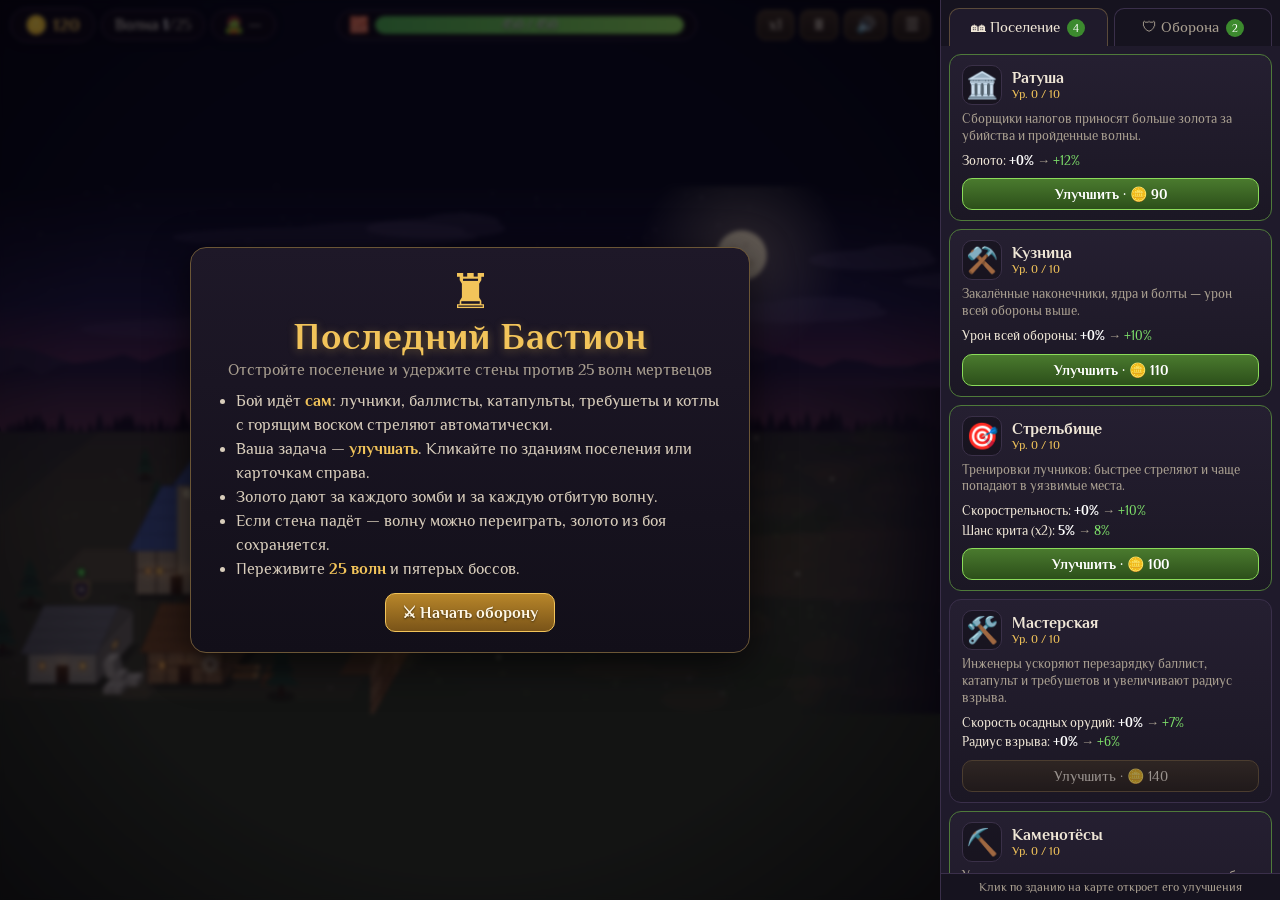
==== index.html @ 4744f28d "Add «Последний Бастион» — 2.5D castle defense game Canvas 2.5D tower/castle defense with 25 zombie w" ====
<!doctype html>
<html lang="ru">
<head>
  <meta charset="utf-8">
  <meta name="viewport" content="width=device-width, initial-scale=1, viewport-fit=cover">
  <title>Последний Бастион</title>
  <meta name="description" content="2.5D защита замка: отстройте поселение и переживите 25 волн зомби.">
  <link rel="preconnect" href="https://fonts.googleapis.com">
  <link rel="preconnect" href="https://fonts.gstatic.com" crossorigin>
  <link href="https://fonts.googleapis.com/css2?family=Philosopher:wght@400;700&display=swap" rel="stylesheet">
  <link rel="stylesheet" href="css/style.css">
</head>
<body>
  <div id="app">
    <main id="stage-wrap">
      <div id="stage">
        <canvas id="game"></canvas>

        <div id="hud">
          <div class="hud-group">
            <div class="pill gold" id="goldPill" title="Золото"><span class="ico">🪙</span><span id="gold">0</span></div>
            <div class="pill" title="Волна">Волна <b id="wave">1</b><span class="dim">/25</span></div>
            <div class="pill" title="Осталось зомби">🧟 <span id="enemies">—</span></div>
          </div>
          <div class="wallbar" title="Прочность стены">
            <span class="wl">🧱</span>
            <div class="bar"><div id="wallFill"></div><span id="wallText"></span></div>
          </div>
          <div class="hud-group">
            <button id="btnSpeed" class="btn small" title="Скорость">x1</button>
            <button id="btnPause" class="btn small" title="Пауза (P)">⏸</button>
            <button id="btnSound" class="btn small" title="Звук">🔊</button>
            <button id="btnMenu" class="btn small" title="Меню">☰</button>
          </div>
        </div>

        <div id="prep" class="hidden">
          <div class="prep-title">Подготовка к волне <b id="prepWave"></b></div>
          <div class="prep-info" id="prepInfo"></div>
          <div class="prep-row">
            <button id="btnStart" class="btn primary">⚔ В бой!</button>
            <label class="auto"><input type="checkbox" id="chkAuto"> Автостарт <span id="prepTimer"></span></label>
          </div>
        </div>

        <div id="toast"></div>
        <div id="overlay" class="hidden"><div class="modal" id="modal"></div></div>
      </div>
    </main>

    <aside id="panel">
      <div class="tabs">
        <button class="tab active" data-tab="building">🏘 Поселение <span class="badge"></span></button>
        <button class="tab" data-tab="defense">🛡 Оборона <span class="badge"></span></button>
      </div>
      <div id="cards"></div>
      <div class="panel-foot">Клик по зданию на карте откроет его улучшения</div>
    </aside>
  </div>

  <script src="js/config.js"></script>
  <script src="js/engine.js"></script>
  <script src="js/render.js"></script>
  <script src="js/audio.js"></script>
  <script src="js/ui.js"></script>
  <script src="js/main.js"></script>
</body>
</html>
---- css/style.css ----
:root {
  --bg: #0b0a12;
  --panel: #16131f;
  --panel2: #1f1a2b;
  --line: #3a2f4a;
  --gold: #f2c45a;
  --text: #efe6d6;
  --muted: #a99f90;
  --good: #7ee06a;
  --bad: #ff6a5a;
  --accent: #c9a35a;
  --font: 'Philosopher', Georgia, 'Times New Roman', serif;
}

* { box-sizing: border-box; }
html, body { margin: 0; height: 100%; background: var(--bg); color: var(--text); font-family: var(--font); overflow: hidden; }
button { font-family: inherit; }

#app { display: flex; height: 100vh; height: 100dvh; width: 100vw; }
#stage-wrap { flex: 1; min-width: 0; display: flex; align-items: center; justify-content: center; background: radial-gradient(ellipse at center, #15111f 0%, #07060b 100%); }
#stage { position: relative; width: 100%; height: 100%; overflow: hidden; }
#game { position: absolute; inset: 0; width: 100%; height: 100%; display: block; touch-action: manipulation; }

/* ---------- HUD ---------- */
#hud { position: absolute; top: 0; left: 0; right: 0; display: flex; align-items: center; justify-content: space-between; gap: 8px; padding: 8px 10px; pointer-events: none; font-size: clamp(11px, 1.25vw, 16px); }
#hud > * { pointer-events: auto; }
.hud-group { display: flex; gap: 6px; align-items: center; }
.pill { background: rgba(14, 10, 20, 0.78); border: 1px solid var(--line); border-radius: 999px; padding: 0.3em 0.8em; white-space: nowrap; box-shadow: 0 2px 8px rgba(0,0,0,0.4); }
.pill b { color: #fff; }
.pill .dim { color: var(--muted); }
.pill.gold { color: var(--gold); font-weight: 700; font-size: 1.12em; }
.pill.gold .ico { margin-right: 0.3em; }
.pill.bump { animation: bump 0.35s ease; }
@keyframes bump { 40% { transform: scale(1.15); } }
.wallbar { flex: 1; max-width: 360px; display: flex; align-items: center; gap: 6px; background: rgba(14, 10, 20, 0.78); border: 1px solid var(--line); border-radius: 999px; padding: 0.3em 0.7em; }
.wallbar .bar { position: relative; flex: 1; height: 1.15em; background: #2a1518; border-radius: 999px; overflow: hidden; }
#wallFill { position: absolute; inset: 0 auto 0 0; background: linear-gradient(90deg, #4caf50, #8bdc5a); transition: width 0.2s; border-radius: 999px; }
#wallFill.mid { background: linear-gradient(90deg, #c78a1e, #f2c45a); }
#wallFill.low { background: linear-gradient(90deg, #a01f1f, #ff5a3a); animation: blink 0.6s infinite alternate; }
@keyframes blink { to { filter: brightness(1.5); } }
#wallText { position: absolute; inset: 0; display: flex; align-items: center; justify-content: center; font-size: 0.8em; color: #fff; text-shadow: 0 1px 2px #000; }

.btn { cursor: pointer; border: 1px solid #6b5636; background: linear-gradient(#3a2e22, #241c15); color: var(--text); border-radius: 10px; padding: 0.55em 1em; font-size: 1em; transition: transform 0.08s, filter 0.15s, background 0.2s; }
.btn:hover { filter: brightness(1.2); }
.btn:active { transform: translateY(1px) scale(0.98); }
.btn.small { padding: 0.3em 0.65em; border-radius: 8px; min-width: 2.3em; }
.btn.small.on { border-color: var(--gold); color: var(--gold); }
.btn.primary { background: linear-gradient(#b8862a, #7a5418); border-color: #f2c45a; color: #fff8e6; font-weight: 700; text-shadow: 0 1px 2px rgba(0,0,0,0.6); }
.btn.danger { background: linear-gradient(#a33, #611); border-color: #f77; }
.btn:disabled { opacity: 0.55; cursor: default; filter: none; }

/* ---------- Подготовка ---------- */
#prep { position: absolute; left: 50%; bottom: 14px; transform: translateX(-50%); background: rgba(14, 10, 20, 0.86); border: 1px solid #6b5636; border-radius: 14px; padding: 10px 16px; text-align: center; min-width: min(420px, 90%); box-shadow: 0 6px 24px rgba(0,0,0,0.6); font-size: clamp(11px, 1.2vw, 15px); animation: rise 0.35s ease; }
#prep.hidden { display: none; }
@keyframes rise { from { opacity: 0; transform: translate(-50%, 20px); } }
.prep-title { font-size: 1.25em; margin-bottom: 4px; }
.prep-title b { color: var(--gold); }
.prep-info { color: var(--muted); font-size: 0.92em; line-height: 1.45; margin-bottom: 8px; }
.prep-info .warn { color: #ffcf7a; }
.prep-info .danger { color: var(--bad); font-weight: 700; }
.prep-row { display: flex; gap: 14px; align-items: center; justify-content: center; flex-wrap: wrap; }
.auto { color: var(--muted); cursor: pointer; user-select: none; }
.auto input { accent-color: var(--gold); vertical-align: middle; }

/* ---------- Тосты ---------- */
#toast { position: absolute; right: 12px; top: 56px; display: flex; flex-direction: column; gap: 6px; align-items: flex-end; pointer-events: none; font-size: clamp(11px, 1.1vw, 14px); }
.toast-item { background: rgba(20, 14, 28, 0.9); border: 1px solid var(--accent); color: var(--text); padding: 6px 12px; border-radius: 8px; animation: tin 0.25s ease; transition: opacity 0.5s, transform 0.5s; }
.toast-item.out { opacity: 0; transform: translateX(20px); }
@keyframes tin { from { opacity: 0; transform: translateX(30px); } }

/* ---------- Модальные окна ---------- */
#overlay { position: absolute; inset: 0; background: rgba(5, 3, 10, 0.62); display: flex; align-items: center; justify-content: center; backdrop-filter: blur(2px); z-index: 5; }
#overlay.hidden { display: none; }
.modal { background: linear-gradient(#1e1828, #120f19); border: 1px solid #6b5636; border-radius: 16px; padding: 20px 26px; max-width: min(560px, 92%); max-height: 92%; overflow: auto; text-align: center; box-shadow: 0 10px 40px rgba(0,0,0,0.7); animation: pop 0.3s ease; font-size: clamp(12px, 1.25vw, 16px); }
@keyframes pop { from { opacity: 0; transform: scale(0.92); } }
.modal h1 { margin: 0 0 4px; font-size: 2.3em; color: var(--gold); letter-spacing: 1px; text-shadow: 0 2px 10px rgba(242,196,90,0.35); }
.modal h2 { margin: 0 0 8px; font-size: 1.8em; }
.modal h2.bad { color: var(--bad); }
.modal h2.good { color: var(--good); }
.modal .sub { color: var(--muted); margin: 0 0 10px; }
.modal .logo { font-size: 3em; color: var(--gold); line-height: 1; }
.howto { text-align: left; color: #d8cdbb; line-height: 1.5; padding-left: 1.2em; margin: 8px 0 12px; }
.howto b { color: var(--gold); }
.modal-btns { display: flex; gap: 10px; justify-content: center; flex-wrap: wrap; margin-top: 10px; }
.stats { display: grid; grid-template-columns: 1fr 1fr; gap: 8px; margin: 12px 0; }
.stats div { background: rgba(255,255,255,0.04); border: 1px solid var(--line); border-radius: 10px; padding: 8px; display: flex; flex-direction: column; }
.stats span { color: var(--muted); font-size: 0.85em; }
.stats b { font-size: 1.3em; color: var(--gold); }

/* ---------- Панель улучшений ---------- */
#panel { width: 340px; flex-shrink: 0; background: var(--panel); border-left: 1px solid var(--line); display: flex; flex-direction: column; min-height: 0; }
.tabs { display: flex; padding: 8px 8px 0; gap: 6px; }
.tab { flex: 1; cursor: pointer; background: transparent; color: var(--muted); border: 1px solid var(--line); border-bottom: none; border-radius: 10px 10px 0 0; padding: 9px 6px; font-size: 15px; position: relative; }
.tab.active { background: var(--panel2); color: var(--text); border-color: #5a4a3a; }
.tab .badge { display: inline-block; min-width: 18px; padding: 0 5px; margin-left: 3px; border-radius: 999px; background: #3c8a2e; color: #fff; font-size: 11px; line-height: 18px; }
#cards { flex: 1; overflow-y: auto; padding: 8px; background: var(--panel2); display: flex; flex-direction: column; gap: 8px; scrollbar-width: thin; scrollbar-color: #4a3d5a transparent; }
.panel-foot { font-size: 12px; color: var(--muted); text-align: center; padding: 6px; border-top: 1px solid var(--line); }

.card { background: linear-gradient(#251f31, #1b1724); border: 1px solid var(--line); border-radius: 12px; padding: 10px 12px; cursor: pointer; transition: border-color 0.2s, box-shadow 0.2s; }
.card.can { border-color: #4f7a3a; }
.card.selected { border-color: var(--gold); box-shadow: 0 0 0 1px var(--gold), 0 0 16px rgba(242,196,90,0.25); }
.card.pulse { animation: cpulse 0.9s ease; }
@keyframes cpulse { 30% { box-shadow: 0 0 0 2px var(--gold), 0 0 26px rgba(242,196,90,0.6); } }
.card-head { display: flex; gap: 10px; align-items: center; }
.card-ico { font-size: 26px; width: 40px; height: 40px; display: flex; align-items: center; justify-content: center; background: rgba(0,0,0,0.3); border-radius: 10px; border: 1px solid #3a3048; }
.card-name { font-weight: 700; font-size: 16px; }
.card-lvl { font-size: 12px; color: var(--gold); }
.card.unbuilt .card-lvl { color: var(--muted); }
.card-desc { font-size: 12.5px; color: var(--muted); margin: 6px 0; line-height: 1.35; }
.card-fx { font-size: 13px; margin-bottom: 8px; line-height: 1.5; }
.fx-line b { color: #fff; }
.fx-line .arrow { color: var(--muted); }
.fx-line .nxt, .fx-line.nxt { color: var(--good); }
.fx-line.muted { color: var(--muted); }
.fx-max { color: var(--gold); font-size: 12px; }
.upg { width: 100%; font-size: 14px; padding: 7px; }
.card.can .upg { background: linear-gradient(#4a7a2e, #2c4f1a); border-color: #8bdc5a; color: #fff; font-weight: 700; }
.upg.cant { opacity: 0.6; }
.card.maxed .upg { background: linear-gradient(#5a4520, #3a2c14); border-color: var(--gold); color: var(--gold); }
.upg.shake { animation: shake 0.35s; }
@keyframes shake { 20%, 60% { transform: translateX(-4px); } 40%, 80% { transform: translateX(4px); } }

/* ---------- Мобильная раскладка ---------- */
@media (max-width: 900px), (orientation: portrait) {
  #app { flex-direction: column; }
  #stage-wrap { flex: none; }
  #stage { width: 100%; height: auto; aspect-ratio: 16 / 9; }
  #panel { width: 100%; flex: 1; border-left: none; border-top: 1px solid var(--line); }
  #cards { display: grid; grid-template-columns: repeat(auto-fill, minmax(260px, 1fr)); align-content: start; }
  #hud { padding: 4px 6px; gap: 4px; }
  .wallbar { max-width: none; }
  .wallbar .wl { display: none; }
  #prep { bottom: 6px; padding: 5px 10px; display: flex; align-items: center; gap: 10px; min-width: 0; white-space: nowrap; }
  #prep.hidden { display: none; }
  .prep-title { font-size: 1em; margin: 0; }
  .prep-info { display: none; }
  .prep-row { gap: 8px; flex-wrap: nowrap; }
  #btnStart { padding: 0.35em 0.8em; }
  .btn.small { padding: 0.2em 0.45em; min-width: 2em; }
}
@media (max-width: 520px) {
  #hud .hud-group:first-child .pill:nth-child(3) { display: none; }
  .modal { padding: 14px 16px; }
}

/* Телефон в альбомной ориентации: сцена слева, узкая панель справа */
@media (orientation: landscape) and (max-height: 520px) {
  #app { flex-direction: row; }
  #stage-wrap { flex: 1; }
  #stage { width: 100%; height: 100%; aspect-ratio: auto; }
  #panel { width: 260px; flex: none; border-top: none; border-left: 1px solid var(--line); }
  #cards { display: flex; }
  .card-desc { display: none; }
  .tab { font-size: 13px; padding: 6px 4px; }
  .panel-foot { display: none; }
}
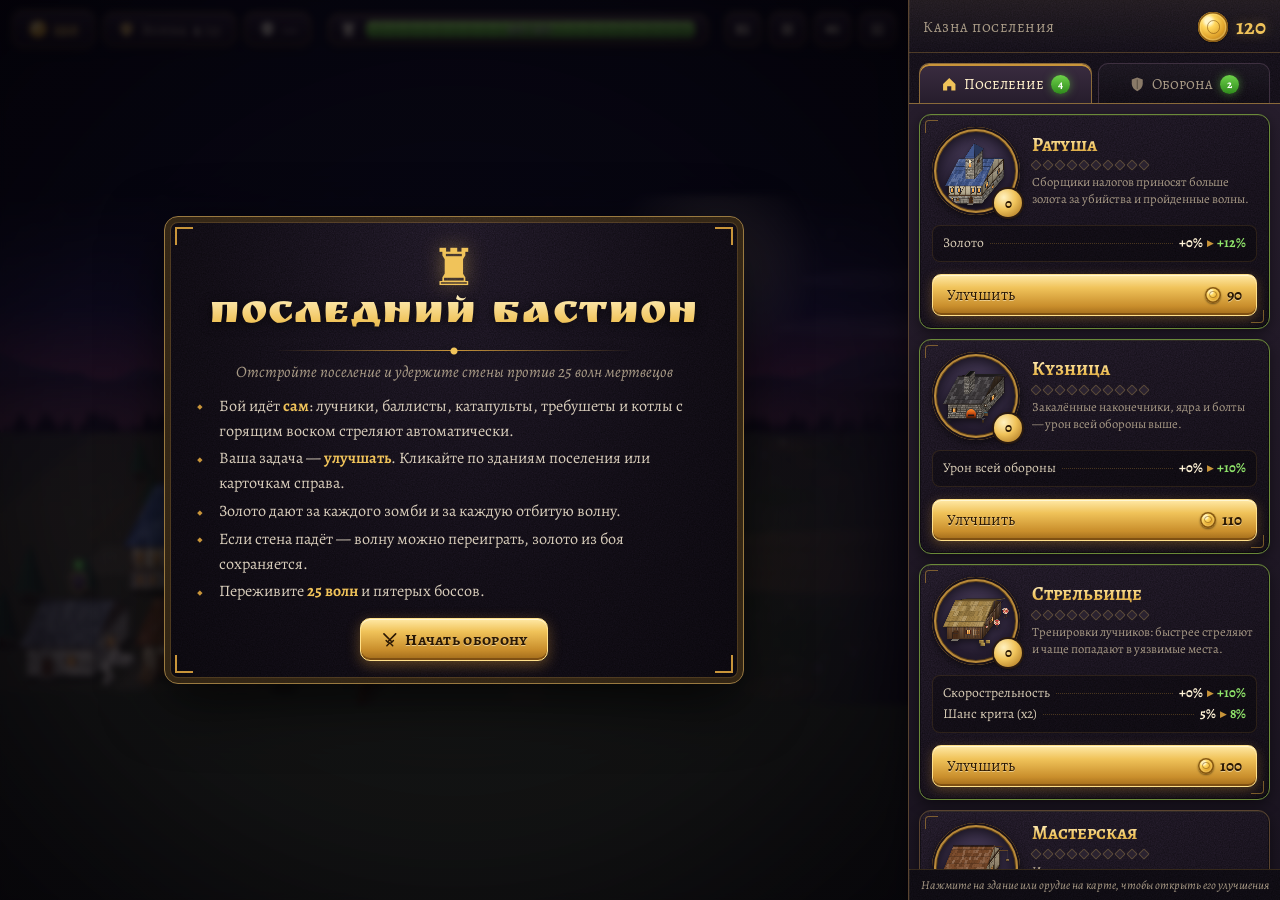
==== commit 1391d73f: "Visual overhaul: detailed zombies, settlement, wall, defenders and upgrade panel - Zombies and bosse" ====
--- a/index.html
+++ b/index.html
@@ -7,7 +7,7 @@
   <meta name="description" content="2.5D защита замка: отстройте поселение и переживите 25 волн зомби.">
   <link rel="preconnect" href="https://fonts.googleapis.com">
   <link rel="preconnect" href="https://fonts.gstatic.com" crossorigin>
-  <link href="https://fonts.googleapis.com/css2?family=Philosopher:wght@400;700&display=swap" rel="stylesheet">
+  <link href="https://fonts.googleapis.com/css2?family=Alegreya:ital,wght@0,400;0,700;1,400&family=Alegreya+SC:wght@500;700&family=Ruslan+Display&display=swap" rel="stylesheet">
   <link rel="stylesheet" href="css/style.css">
 </head>
 <body>
@@ -18,19 +18,19 @@
 
         <div id="hud">
           <div class="hud-group">
-            <div class="pill gold" id="goldPill" title="Золото"><span class="ico">🪙</span><span id="gold">0</span></div>
-            <div class="pill" title="Волна">Волна <b id="wave">1</b><span class="dim">/25</span></div>
-            <div class="pill" title="Осталось зомби">🧟 <span id="enemies">—</span></div>
+            <div class="plaque gold" id="goldPill" title="Золото"><i class="coin"></i><span id="gold">0</span></div>
+            <div class="plaque" title="Волна"><i class="ico" data-icon="shield"></i><span class="lab">Волна</span><b id="wave">1</b><span class="dim">/25</span></div>
+            <div class="plaque enemies" title="Осталось зомби"><i class="ico" data-icon="skull"></i><span id="enemies">—</span></div>
           </div>
           <div class="wallbar" title="Прочность стены">
-            <span class="wl">🧱</span>
+            <i class="ico" data-icon="tower"></i>
             <div class="bar"><div id="wallFill"></div><span id="wallText"></span></div>
           </div>
           <div class="hud-group">
-            <button id="btnSpeed" class="btn small" title="Скорость">x1</button>
-            <button id="btnPause" class="btn small" title="Пауза (P)">⏸</button>
-            <button id="btnSound" class="btn small" title="Звук">🔊</button>
-            <button id="btnMenu" class="btn small" title="Меню">☰</button>
+            <button id="btnSpeed" class="hbtn" title="Скорость"><b>x1</b></button>
+            <button id="btnPause" class="hbtn" title="Пауза (P)"><i class="ico" data-icon="pause"></i></button>
+            <button id="btnSound" class="hbtn" title="Звук"><i class="ico" data-icon="sound"></i></button>
+            <button id="btnMenu" class="hbtn" title="Меню"><i class="ico" data-icon="menu"></i></button>
           </div>
         </div>
 
@@ -38,7 +38,7 @@
           <div class="prep-title">Подготовка к волне <b id="prepWave"></b></div>
           <div class="prep-info" id="prepInfo"></div>
           <div class="prep-row">
-            <button id="btnStart" class="btn primary">⚔ В бой!</button>
+            <button id="btnStart" class="btn primary"><i class="ico" data-icon="swords"></i> В бой!</button>
             <label class="auto"><input type="checkbox" id="chkAuto"> Автостарт <span id="prepTimer"></span></label>
           </div>
         </div>
@@ -49,17 +49,25 @@
     </main>
 
     <aside id="panel">
+      <div class="panel-head">
+        <div class="ph-title">Казна поселения</div>
+        <div class="ph-gold"><i class="coin big"></i><span id="panelGold">0</span></div>
+      </div>
       <div class="tabs">
-        <button class="tab active" data-tab="building">🏘 Поселение <span class="badge"></span></button>
-        <button class="tab" data-tab="defense">🛡 Оборона <span class="badge"></span></button>
+        <button class="tab active" data-tab="building"><i class="ico" data-icon="house"></i><span>Поселение</span><span class="badge"></span></button>
+        <button class="tab" data-tab="defense"><i class="ico" data-icon="shield"></i><span>Оборона</span><span class="badge"></span></button>
       </div>
       <div id="cards"></div>
-      <div class="panel-foot">Клик по зданию на карте откроет его улучшения</div>
+      <div class="panel-foot">Нажмите на здание или орудие на карте, чтобы открыть его улучшения</div>
     </aside>
   </div>
 
   <script src="js/config.js"></script>
   <script src="js/engine.js"></script>
+  <script src="js/art/common.js"></script>
+  <script src="js/art/zombies.js"></script>
+  <script src="js/art/units.js"></script>
+  <script src="js/art/buildings.js"></script>
   <script src="js/render.js"></script>
   <script src="js/audio.js"></script>
   <script src="js/ui.js"></script>
--- a/css/style.css
+++ b/css/style.css
@@ -1,123 +1,210 @@
 :root {
-  --bg: #0b0a12;
-  --panel: #16131f;
-  --panel2: #1f1a2b;
-  --line: #3a2f4a;
-  --gold: #f2c45a;
-  --text: #efe6d6;
-  --muted: #a99f90;
-  --good: #7ee06a;
+  --bg: #0b0910;
+  --ink: #efe4cf;
+  --muted: #a89a86;
+  --gold: #f0c35a;
+  --gold-2: #c9953a;
+  --gold-3: #7a5620;
+  --line: #4a3a2c;
+  --good: #8fe36a;
   --bad: #ff6a5a;
-  --accent: #c9a35a;
-  --font: 'Philosopher', Georgia, 'Times New Roman', serif;
+  --font: 'Alegreya', Georgia, 'Times New Roman', serif;
+  --font-sc: 'Alegreya SC', 'Alegreya', Georgia, serif;
+  --font-title: 'Ruslan Display', 'Alegreya SC', Georgia, serif;
+  --noise: url("data:image/svg+xml;utf8,<svg xmlns='http://www.w3.org/2000/svg' width='160' height='160'><filter id='n'><feTurbulence type='fractalNoise' baseFrequency='.85' numOctaves='3' stitchTiles='stitch'/><feColorMatrix values='0 0 0 0 0  0 0 0 0 0  0 0 0 0 0  0 0 0 .55 0'/></filter><rect width='100%' height='100%' filter='url(%23n)'/></svg>");
+  --plaque: linear-gradient(180deg, #2c2335 0%, #1b1522 55%, #140f19 100%);
 }
 
 * { box-sizing: border-box; }
-html, body { margin: 0; height: 100%; background: var(--bg); color: var(--text); font-family: var(--font); overflow: hidden; }
+html, body { margin: 0; height: 100%; background: var(--bg); color: var(--ink); font-family: var(--font); overflow: hidden; -webkit-font-smoothing: antialiased; }
 button { font-family: inherit; }
+svg { display: block; }
+i.ico { display: inline-flex; width: 1.1em; height: 1.1em; vertical-align: -0.18em; }
+i.ico svg { width: 100%; height: 100%; }
+
+/* Монета */
+.coin { display: inline-block; width: 1em; height: 1em; border-radius: 50%; vertical-align: -0.14em; flex-shrink: 0;
+  background: radial-gradient(circle at 35% 30%, #fff6c8 0 12%, #ffd75e 24%, #e0a22a 58%, #8a5a14 100%);
+  box-shadow: inset 0 0 0 1.5px rgba(122, 76, 10, .9), inset 0 0 0 3px rgba(255, 230, 140, .35), 0 1px 2px rgba(0,0,0,.5); position: relative; }
+.coin::after { content: ''; position: absolute; inset: 28%; border-radius: 50%; border: 1px solid rgba(122, 76, 10, .55); }
+.coin.big { width: 1.35em; height: 1.35em; }
 
 #app { display: flex; height: 100vh; height: 100dvh; width: 100vw; }
-#stage-wrap { flex: 1; min-width: 0; display: flex; align-items: center; justify-content: center; background: radial-gradient(ellipse at center, #15111f 0%, #07060b 100%); }
+#stage-wrap { flex: 1; min-width: 0; display: flex; align-items: center; justify-content: center; background: #07060b; }
 #stage { position: relative; width: 100%; height: 100%; overflow: hidden; }
 #game { position: absolute; inset: 0; width: 100%; height: 100%; display: block; touch-action: manipulation; }
 
 /* ---------- HUD ---------- */
-#hud { position: absolute; top: 0; left: 0; right: 0; display: flex; align-items: center; justify-content: space-between; gap: 8px; padding: 8px 10px; pointer-events: none; font-size: clamp(11px, 1.25vw, 16px); }
+#hud { position: absolute; top: 0; left: 0; right: 0; display: flex; align-items: center; justify-content: space-between; gap: 10px; padding: 10px 12px; pointer-events: none; font-size: clamp(12px, 1.2vw, 16px); }
 #hud > * { pointer-events: auto; }
-.hud-group { display: flex; gap: 6px; align-items: center; }
-.pill { background: rgba(14, 10, 20, 0.78); border: 1px solid var(--line); border-radius: 999px; padding: 0.3em 0.8em; white-space: nowrap; box-shadow: 0 2px 8px rgba(0,0,0,0.4); }
-.pill b { color: #fff; }
-.pill .dim { color: var(--muted); }
-.pill.gold { color: var(--gold); font-weight: 700; font-size: 1.12em; }
-.pill.gold .ico { margin-right: 0.3em; }
-.pill.bump { animation: bump 0.35s ease; }
-@keyframes bump { 40% { transform: scale(1.15); } }
-.wallbar { flex: 1; max-width: 360px; display: flex; align-items: center; gap: 6px; background: rgba(14, 10, 20, 0.78); border: 1px solid var(--line); border-radius: 999px; padding: 0.3em 0.7em; }
-.wallbar .bar { position: relative; flex: 1; height: 1.15em; background: #2a1518; border-radius: 999px; overflow: hidden; }
-#wallFill { position: absolute; inset: 0 auto 0 0; background: linear-gradient(90deg, #4caf50, #8bdc5a); transition: width 0.2s; border-radius: 999px; }
-#wallFill.mid { background: linear-gradient(90deg, #c78a1e, #f2c45a); }
-#wallFill.low { background: linear-gradient(90deg, #a01f1f, #ff5a3a); animation: blink 0.6s infinite alternate; }
-@keyframes blink { to { filter: brightness(1.5); } }
-#wallText { position: absolute; inset: 0; display: flex; align-items: center; justify-content: center; font-size: 0.8em; color: #fff; text-shadow: 0 1px 2px #000; }
-
-.btn { cursor: pointer; border: 1px solid #6b5636; background: linear-gradient(#3a2e22, #241c15); color: var(--text); border-radius: 10px; padding: 0.55em 1em; font-size: 1em; transition: transform 0.08s, filter 0.15s, background 0.2s; }
+.hud-group { display: flex; gap: 8px; align-items: center; }
+.plaque { display: flex; align-items: center; gap: .45em; padding: .35em .9em; border-radius: 10px; white-space: nowrap;
+  background: var(--plaque); border: 1px solid #7a5c30;
+  box-shadow: inset 0 1px 0 rgba(255,225,160,.18), inset 0 0 0 1px rgba(0,0,0,.5), 0 3px 10px rgba(0,0,0,.5); }
+.plaque .ico { color: #c9a35a; }
+.plaque .lab { color: var(--muted); font-family: var(--font-sc); }
+.plaque b { color: #fff3d6; font-family: var(--font-sc); }
+.plaque .dim { color: var(--muted); margin-left: -.3em; }
+.plaque.gold { font-family: var(--font-sc); font-weight: 700; font-size: 1.15em; color: var(--gold); text-shadow: 0 0 10px rgba(240,195,90,.35); }
+.plaque.enemies .ico { color: #d9d2c0; }
+.bump { animation: bump .35s ease; }
+@keyframes bump { 40% { transform: scale(1.12); filter: brightness(1.3); } }
+
+.wallbar { flex: 1; max-width: 380px; display: flex; align-items: center; gap: 8px; padding: .32em .7em; border-radius: 10px; background: var(--plaque); border: 1px solid #7a5c30; box-shadow: inset 0 1px 0 rgba(255,225,160,.18), 0 3px 10px rgba(0,0,0,.5); }
+.wallbar .ico { color: #b8b0a2; }
+.wallbar .bar { position: relative; flex: 1; height: 1.25em; background: linear-gradient(#1a0c0e, #2a1416); border-radius: 6px; overflow: hidden; box-shadow: inset 0 1px 3px rgba(0,0,0,.8); border: 1px solid #3a2a20; }
+#wallFill { position: absolute; inset: 0 auto 0 0; transition: width .2s; border-radius: 5px;
+  background: linear-gradient(180deg, #a6e86a 0%, #5aa83a 50%, #3a7a24 100%); box-shadow: inset 0 1px 0 rgba(255,255,255,.35); }
+#wallFill::after { content: ''; position: absolute; inset: 0; background: repeating-linear-gradient(90deg, transparent 0 14px, rgba(0,0,0,.18) 14px 15px); }
+#wallFill.mid { background: linear-gradient(180deg, #ffd87a, #d89a2a 50%, #9a6414); }
+#wallFill.low { background: linear-gradient(180deg, #ff8a6a, #c8322a 50%, #7a1414); animation: blink .6s infinite alternate; }
+@keyframes blink { to { filter: brightness(1.45); } }
+#wallText { position: absolute; inset: 0; display: flex; align-items: center; justify-content: center; font-size: .8em; color: #fff; font-family: var(--font-sc); text-shadow: 0 1px 2px #000, 0 0 4px #000; }
+
+.hbtn { cursor: pointer; width: 2.4em; height: 2.2em; display: inline-flex; align-items: center; justify-content: center; padding: 0 .4em; border-radius: 9px; color: #e8dcc0;
+  background: var(--plaque); border: 1px solid #7a5c30; box-shadow: inset 0 1px 0 rgba(255,225,160,.18), 0 3px 10px rgba(0,0,0,.5); transition: filter .15s, transform .08s; font-size: 1em; }
+.hbtn svg { width: 1.1em; height: 1.1em; }
+.hbtn b { font-family: var(--font-sc); font-size: 1.05em; }
+.hbtn:hover { filter: brightness(1.25); }
+.hbtn:active { transform: translateY(1px); }
+.hbtn.on { color: var(--gold); border-color: var(--gold); box-shadow: 0 0 10px rgba(240,195,90,.35), inset 0 1px 0 rgba(255,225,160,.2); }
+
+/* ---------- Кнопки ---------- */
+.btn { cursor: pointer; display: inline-flex; align-items: center; gap: .45em; justify-content: center; border-radius: 10px; padding: .6em 1.2em; font-size: 1em; font-family: var(--font-sc); letter-spacing: .3px;
+  color: var(--ink); background: linear-gradient(#3a2e3e, #211a28); border: 1px solid #7a5c30; box-shadow: inset 0 1px 0 rgba(255,225,160,.2), 0 3px 8px rgba(0,0,0,.5); transition: transform .08s, filter .15s; }
 .btn:hover { filter: brightness(1.2); }
-.btn:active { transform: translateY(1px) scale(0.98); }
-.btn.small { padding: 0.3em 0.65em; border-radius: 8px; min-width: 2.3em; }
-.btn.small.on { border-color: var(--gold); color: var(--gold); }
-.btn.primary { background: linear-gradient(#b8862a, #7a5418); border-color: #f2c45a; color: #fff8e6; font-weight: 700; text-shadow: 0 1px 2px rgba(0,0,0,0.6); }
-.btn.danger { background: linear-gradient(#a33, #611); border-color: #f77; }
-.btn:disabled { opacity: 0.55; cursor: default; filter: none; }
+.btn:active { transform: translateY(1px) scale(.98); }
+.btn.primary { color: #2a1804; font-weight: 700; text-shadow: 0 1px 0 rgba(255,240,200,.6); border-color: #ffe08a;
+  background: linear-gradient(180deg, #ffe9a6 0%, #f0c35a 30%, #c98e2c 75%, #a06a1a 100%); box-shadow: inset 0 1px 0 #fff6d0, inset 0 -2px 0 rgba(90,50,10,.5), 0 4px 14px rgba(240,170,60,.35); }
+.btn.danger { background: linear-gradient(#b8383a, #6a1416); border-color: #ff8a7a; color: #fff; }
+.btn:disabled { opacity: .55; cursor: default; filter: none; }
 
 /* ---------- Подготовка ---------- */
-#prep { position: absolute; left: 50%; bottom: 14px; transform: translateX(-50%); background: rgba(14, 10, 20, 0.86); border: 1px solid #6b5636; border-radius: 14px; padding: 10px 16px; text-align: center; min-width: min(420px, 90%); box-shadow: 0 6px 24px rgba(0,0,0,0.6); font-size: clamp(11px, 1.2vw, 15px); animation: rise 0.35s ease; }
+#prep { position: absolute; left: 50%; bottom: 16px; transform: translateX(-50%); text-align: center; min-width: min(440px, 90%); padding: 12px 20px 14px; border-radius: 14px; font-size: clamp(12px, 1.15vw, 15px);
+  background: var(--noise), linear-gradient(180deg, rgba(40,30,48,.95), rgba(18,13,22,.95)); border: 1px solid #8a6a3a;
+  box-shadow: inset 0 1px 0 rgba(255,225,160,.2), inset 0 0 0 4px rgba(0,0,0,.25), 0 8px 30px rgba(0,0,0,.6); animation: rise .35s ease; }
 #prep.hidden { display: none; }
 @keyframes rise { from { opacity: 0; transform: translate(-50%, 20px); } }
-.prep-title { font-size: 1.25em; margin-bottom: 4px; }
+.prep-title { font-family: var(--font-sc); font-size: 1.3em; margin-bottom: 4px; color: #f3e6c8; }
 .prep-title b { color: var(--gold); }
-.prep-info { color: var(--muted); font-size: 0.92em; line-height: 1.45; margin-bottom: 8px; }
+.prep-info { color: var(--muted); font-size: .95em; line-height: 1.45; margin-bottom: 10px; }
 .prep-info .warn { color: #ffcf7a; }
 .prep-info .danger { color: var(--bad); font-weight: 700; }
-.prep-row { display: flex; gap: 14px; align-items: center; justify-content: center; flex-wrap: wrap; }
-.auto { color: var(--muted); cursor: pointer; user-select: none; }
-.auto input { accent-color: var(--gold); vertical-align: middle; }
+.prep-row { display: flex; gap: 16px; align-items: center; justify-content: center; flex-wrap: wrap; }
+.auto { color: var(--muted); cursor: pointer; user-select: none; display: inline-flex; align-items: center; gap: .4em; }
+.auto input { accent-color: var(--gold); width: 1.05em; height: 1.05em; }
 
 /* ---------- Тосты ---------- */
-#toast { position: absolute; right: 12px; top: 56px; display: flex; flex-direction: column; gap: 6px; align-items: flex-end; pointer-events: none; font-size: clamp(11px, 1.1vw, 14px); }
-.toast-item { background: rgba(20, 14, 28, 0.9); border: 1px solid var(--accent); color: var(--text); padding: 6px 12px; border-radius: 8px; animation: tin 0.25s ease; transition: opacity 0.5s, transform 0.5s; }
+#toast { position: absolute; right: 14px; top: 64px; display: flex; flex-direction: column; gap: 6px; align-items: flex-end; pointer-events: none; font-size: clamp(12px, 1.1vw, 14px); }
+.toast-item { background: linear-gradient(90deg, rgba(30,22,36,.95), rgba(22,16,28,.95)); border: 1px solid #8a6a3a; border-left: 3px solid var(--gold); color: var(--ink); padding: 7px 14px; border-radius: 8px; animation: tin .25s ease; transition: opacity .5s, transform .5s; box-shadow: 0 4px 14px rgba(0,0,0,.5); }
+.toast-item b { color: var(--gold); font-family: var(--font-sc); }
 .toast-item.out { opacity: 0; transform: translateX(20px); }
 @keyframes tin { from { opacity: 0; transform: translateX(30px); } }
 
-/* ---------- Модальные окна ---------- */
-#overlay { position: absolute; inset: 0; background: rgba(5, 3, 10, 0.62); display: flex; align-items: center; justify-content: center; backdrop-filter: blur(2px); z-index: 5; }
+/* ---------- Окна ---------- */
+#overlay { position: absolute; inset: 0; background: radial-gradient(ellipse at center, rgba(10,6,16,.55), rgba(4,2,8,.82)); display: flex; align-items: center; justify-content: center; backdrop-filter: blur(3px); z-index: 5; }
 #overlay.hidden { display: none; }
-.modal { background: linear-gradient(#1e1828, #120f19); border: 1px solid #6b5636; border-radius: 16px; padding: 20px 26px; max-width: min(560px, 92%); max-height: 92%; overflow: auto; text-align: center; box-shadow: 0 10px 40px rgba(0,0,0,0.7); animation: pop 0.3s ease; font-size: clamp(12px, 1.25vw, 16px); }
-@keyframes pop { from { opacity: 0; transform: scale(0.92); } }
-.modal h1 { margin: 0 0 4px; font-size: 2.3em; color: var(--gold); letter-spacing: 1px; text-shadow: 0 2px 10px rgba(242,196,90,0.35); }
-.modal h2 { margin: 0 0 8px; font-size: 1.8em; }
+.modal { position: relative; max-width: min(580px, 92%); max-height: 92%; overflow: auto; text-align: center; padding: 26px 32px 22px; border-radius: 14px; font-size: clamp(13px, 1.25vw, 16px); animation: pop .3s ease;
+  background: var(--noise), radial-gradient(ellipse at top, #2e2438 0%, #19131f 60%, #110d16 100%);
+  border: 1px solid #9a7a40; box-shadow: inset 0 0 0 5px rgba(0,0,0,.35), inset 0 0 0 6px rgba(201,149,58,.35), 0 18px 60px rgba(0,0,0,.75); }
+@keyframes pop { from { opacity: 0; transform: scale(.94); } }
+.corner { position: absolute; width: 18px; height: 18px; border: 2px solid var(--gold-2); }
+.corner.tl { top: 10px; left: 10px; border-right: none; border-bottom: none; }
+.corner.tr { top: 10px; right: 10px; border-left: none; border-bottom: none; }
+.corner.bl { bottom: 10px; left: 10px; border-right: none; border-top: none; }
+.corner.br { bottom: 10px; right: 10px; border-left: none; border-top: none; }
+.modal h1 { margin: 0; font-family: var(--font-title); font-weight: 400; font-size: 2.5em; letter-spacing: 1px; line-height: 1.1;
+  background: linear-gradient(180deg, #fff1c0 0%, #f0c35a 45%, #b37a24 100%); -webkit-background-clip: text; background-clip: text; color: transparent; filter: drop-shadow(0 2px 6px rgba(0,0,0,.6)); }
+.modal h1::after { content: ''; display: block; height: 10px; margin: 8px auto 4px; width: 70%;
+  background: radial-gradient(circle, var(--gold) 0 3px, transparent 4px) center / 10px 10px no-repeat, linear-gradient(90deg, transparent, var(--gold-2), transparent) center / 100% 1px no-repeat; }
+.modal h2 { margin: 0 0 10px; font-family: var(--font-sc); font-size: 1.9em; }
 .modal h2.bad { color: var(--bad); }
 .modal h2.good { color: var(--good); }
-.modal .sub { color: var(--muted); margin: 0 0 10px; }
-.modal .logo { font-size: 3em; color: var(--gold); line-height: 1; }
-.howto { text-align: left; color: #d8cdbb; line-height: 1.5; padding-left: 1.2em; margin: 8px 0 12px; }
+.modal p { line-height: 1.5; }
+.modal .sub { color: var(--muted); margin: 4px 0 10px; font-style: italic; }
+.modal .logo { font-size: 3.2em; line-height: 1; color: var(--gold); text-shadow: 0 0 20px rgba(240,195,90,.45); }
+.howto { text-align: left; color: #d8cdbb; line-height: 1.55; padding: 0; margin: 10px 0 14px; list-style: none; }
+.howto li { position: relative; padding-left: 1.4em; margin: 3px 0; }
+.howto li::before { content: '◆'; position: absolute; left: 0; color: var(--gold-2); font-size: .8em; top: .2em; }
 .howto b { color: var(--gold); }
-.modal-btns { display: flex; gap: 10px; justify-content: center; flex-wrap: wrap; margin-top: 10px; }
-.stats { display: grid; grid-template-columns: 1fr 1fr; gap: 8px; margin: 12px 0; }
-.stats div { background: rgba(255,255,255,0.04); border: 1px solid var(--line); border-radius: 10px; padding: 8px; display: flex; flex-direction: column; }
-.stats span { color: var(--muted); font-size: 0.85em; }
-.stats b { font-size: 1.3em; color: var(--gold); }
+.modal-btns { display: flex; gap: 10px; justify-content: center; flex-wrap: wrap; margin-top: 12px; }
+.stats { display: grid; grid-template-columns: 1fr 1fr; gap: 8px; margin: 14px 0; }
+.stats div { background: rgba(0,0,0,.25); border: 1px solid var(--line); border-radius: 10px; padding: 8px; display: flex; flex-direction: column; }
+.stats span { color: var(--muted); font-size: .85em; }
+.stats b { font-size: 1.35em; color: var(--gold); font-family: var(--font-sc); }
 
 /* ---------- Панель улучшений ---------- */
-#panel { width: 340px; flex-shrink: 0; background: var(--panel); border-left: 1px solid var(--line); display: flex; flex-direction: column; min-height: 0; }
-.tabs { display: flex; padding: 8px 8px 0; gap: 6px; }
-.tab { flex: 1; cursor: pointer; background: transparent; color: var(--muted); border: 1px solid var(--line); border-bottom: none; border-radius: 10px 10px 0 0; padding: 9px 6px; font-size: 15px; position: relative; }
-.tab.active { background: var(--panel2); color: var(--text); border-color: #5a4a3a; }
-.tab .badge { display: inline-block; min-width: 18px; padding: 0 5px; margin-left: 3px; border-radius: 999px; background: #3c8a2e; color: #fff; font-size: 11px; line-height: 18px; }
-#cards { flex: 1; overflow-y: auto; padding: 8px; background: var(--panel2); display: flex; flex-direction: column; gap: 8px; scrollbar-width: thin; scrollbar-color: #4a3d5a transparent; }
-.panel-foot { font-size: 12px; color: var(--muted); text-align: center; padding: 6px; border-top: 1px solid var(--line); }
-
-.card { background: linear-gradient(#251f31, #1b1724); border: 1px solid var(--line); border-radius: 12px; padding: 10px 12px; cursor: pointer; transition: border-color 0.2s, box-shadow 0.2s; }
-.card.can { border-color: #4f7a3a; }
-.card.selected { border-color: var(--gold); box-shadow: 0 0 0 1px var(--gold), 0 0 16px rgba(242,196,90,0.25); }
-.card.pulse { animation: cpulse 0.9s ease; }
-@keyframes cpulse { 30% { box-shadow: 0 0 0 2px var(--gold), 0 0 26px rgba(242,196,90,0.6); } }
-.card-head { display: flex; gap: 10px; align-items: center; }
-.card-ico { font-size: 26px; width: 40px; height: 40px; display: flex; align-items: center; justify-content: center; background: rgba(0,0,0,0.3); border-radius: 10px; border: 1px solid #3a3048; }
-.card-name { font-weight: 700; font-size: 16px; }
-.card-lvl { font-size: 12px; color: var(--gold); }
-.card.unbuilt .card-lvl { color: var(--muted); }
-.card-desc { font-size: 12.5px; color: var(--muted); margin: 6px 0; line-height: 1.35; }
-.card-fx { font-size: 13px; margin-bottom: 8px; line-height: 1.5; }
-.fx-line b { color: #fff; }
-.fx-line .arrow { color: var(--muted); }
-.fx-line .nxt, .fx-line.nxt { color: var(--good); }
-.fx-line.muted { color: var(--muted); }
-.fx-max { color: var(--gold); font-size: 12px; }
-.upg { width: 100%; font-size: 14px; padding: 7px; }
-.card.can .upg { background: linear-gradient(#4a7a2e, #2c4f1a); border-color: #8bdc5a; color: #fff; font-weight: 700; }
-.upg.cant { opacity: 0.6; }
-.card.maxed .upg { background: linear-gradient(#5a4520, #3a2c14); border-color: var(--gold); color: var(--gold); }
-.upg.shake { animation: shake 0.35s; }
+#panel { width: 372px; flex-shrink: 0; display: flex; flex-direction: column; min-height: 0; position: relative;
+  background: var(--noise), linear-gradient(180deg, #1f1826 0%, #15111b 100%); border-left: 1px solid #5a4430; box-shadow: inset 1px 0 0 rgba(255,220,150,.08), -6px 0 20px rgba(0,0,0,.4); }
+.panel-head { display: flex; align-items: center; justify-content: space-between; padding: 12px 14px 10px; border-bottom: 1px solid rgba(201,149,58,.25); background: linear-gradient(180deg, rgba(255,220,150,.06), transparent); }
+.ph-title { font-family: var(--font-sc); color: var(--muted); font-size: 15px; letter-spacing: .5px; }
+.ph-gold { display: flex; align-items: center; gap: 8px; font-family: var(--font-sc); font-weight: 700; font-size: 22px; color: var(--gold); text-shadow: 0 0 12px rgba(240,195,90,.35); }
+.tabs { display: flex; padding: 10px 10px 0; gap: 6px; }
+.tab { flex: 1; cursor: pointer; display: flex; align-items: center; justify-content: center; gap: 7px; padding: 10px 6px 9px; font-size: 15px; font-family: var(--font-sc); color: var(--muted); position: relative;
+  background: linear-gradient(180deg, rgba(255,255,255,.03), rgba(0,0,0,.15)); border: 1px solid #3e3040; border-bottom: none; border-radius: 10px 10px 0 0; transition: color .2s, background .2s; }
+.tab .ico { color: #8a7a68; }
+.tab:hover { color: var(--ink); }
+.tab.active { color: #fff0cc; background: linear-gradient(180deg, #3a2c40, #261d2c); border-color: #8a6a3a; box-shadow: inset 0 2px 0 var(--gold-2); }
+.tab.active .ico { color: var(--gold); }
+.tab .badge { min-width: 19px; padding: 0 5px; border-radius: 999px; background: linear-gradient(#6ed24a, #2f8a1c); color: #fff; font-size: 11px; line-height: 19px; font-family: var(--font); font-weight: 700; box-shadow: 0 0 8px rgba(110,210,74,.5); }
+#cards { flex: 1; overflow-y: auto; padding: 10px; display: flex; flex-direction: column; gap: 10px; background: linear-gradient(180deg, #261d2c, #1a1420); border-top: 1px solid #8a6a3a; scrollbar-width: thin; scrollbar-color: #5a4630 transparent; }
+.panel-foot { font-size: 12px; color: var(--muted); text-align: center; padding: 7px 10px; border-top: 1px solid rgba(201,149,58,.2); font-style: italic; }
+
+/* Карточка */
+.card { position: relative; display: grid; grid-template-columns: 88px 1fr; gap: 4px 12px; padding: 12px; border-radius: 12px; cursor: pointer;
+  background: var(--noise), linear-gradient(160deg, #31263a 0%, #221a29 55%, #1a141f 100%);
+  border: 1px solid #5a4430; box-shadow: inset 0 1px 0 rgba(255,225,160,.12), inset 0 0 0 1px rgba(0,0,0,.4), 0 4px 14px rgba(0,0,0,.45); transition: border-color .2s, box-shadow .2s, transform .15s; }
+.card::before, .card::after { content: ''; position: absolute; width: 12px; height: 12px; border: 1.5px solid rgba(201,149,58,.55); pointer-events: none; }
+.card::before { top: 5px; left: 5px; border-right: none; border-bottom: none; border-radius: 4px 0 0 0; }
+.card::after { bottom: 5px; right: 5px; border-left: none; border-top: none; border-radius: 0 0 4px 0; }
+.card:hover { border-color: #8a6a3a; }
+.card.can { border-color: #6a8a3a; }
+.card.selected { border-color: var(--gold); box-shadow: 0 0 0 1px var(--gold), 0 0 22px rgba(240,195,90,.3), inset 0 1px 0 rgba(255,225,160,.15); }
+.card.pulse { animation: cpulse .9s ease; }
+@keyframes cpulse { 30% { box-shadow: 0 0 0 2px var(--gold), 0 0 30px rgba(240,195,90,.6); transform: scale(1.01); } }
+.card.upgraded .card-art { animation: artflash .8s ease; }
+@keyframes artflash { 20% { filter: brightness(1.8) drop-shadow(0 0 12px #ffd86a); } }
+
+.card-art { position: relative; width: 88px; height: 88px; border-radius: 50%; grid-row: span 1;
+  background: radial-gradient(circle at 50% 38%, #4a3e5c 0%, #251d30 60%, #140f1a 100%);
+  box-shadow: inset 0 0 0 2px #1a1218, inset 0 0 0 4px #b8893a, inset 0 0 0 5px #5a3e18, inset 0 6px 14px rgba(0,0,0,.6), 0 3px 8px rgba(0,0,0,.5); }
+.art-frame { position: absolute; inset: 6px; border-radius: 50%; overflow: hidden; display: flex; align-items: center; justify-content: center; }
+.art-frame .thumb { width: 92%; height: 92%; filter: drop-shadow(0 3px 3px rgba(0,0,0,.55)); }
+.card.unbuilt .art-frame .thumb { filter: grayscale(.85) brightness(.6) drop-shadow(0 3px 3px rgba(0,0,0,.55)); }
+.lvl-gem { position: absolute; right: -2px; bottom: -2px; min-width: 28px; height: 28px; padding: 0 5px; display: flex; align-items: center; justify-content: center; border-radius: 50%;
+  font-family: var(--font-sc); font-weight: 700; font-size: 14px; color: #2a1804;
+  background: radial-gradient(circle at 35% 30%, #fff1c0, #f0c35a 45%, #a06a1a 100%); box-shadow: 0 0 0 2px #2a1a10, 0 2px 6px rgba(0,0,0,.6); }
+.card.unbuilt .lvl-gem { background: radial-gradient(circle at 35% 30%, #8a8290, #4a4450 60%, #2a2630); color: #d8d0c4; }
+.card-main { min-width: 0; display: flex; flex-direction: column; justify-content: center; }
+.card-name { font-family: var(--font-sc); font-weight: 700; font-size: 19px; line-height: 1.1;
+  background: linear-gradient(180deg, #fff1c8, #f0c35a 60%, #c9953a); -webkit-background-clip: text; background-clip: text; color: transparent; }
+.pips { display: flex; flex-wrap: wrap; gap: 4px; margin: 6px 0 5px; }
+.pip { width: 8px; height: 8px; transform: rotate(45deg); background: #2a2230; border: 1px solid #5a4a3a; border-radius: 1px; }
+.pip.on { background: linear-gradient(135deg, #fff1c0, #f0c35a 50%, #b07a24); border-color: #ffe08a; box-shadow: 0 0 4px rgba(240,195,90,.6); }
+.pips.dense { gap: 3px; }
+.pips.dense .pip { width: 6.5px; height: 6.5px; }
+.card-desc { font-size: 12.5px; color: var(--muted); line-height: 1.32; }
+.card-fx { grid-column: 1 / -1; margin-top: 6px; padding: 7px 10px; border-radius: 8px; background: rgba(0,0,0,.28); border: 1px solid rgba(201,149,58,.15); font-size: 13.5px; }
+.fx-row { display: flex; align-items: baseline; gap: 6px; line-height: 1.55; }
+.fx-lab { color: #d8ccb6; white-space: nowrap; }
+.fx-dots { flex: 1; border-bottom: 1px dotted rgba(201,149,58,.3); transform: translateY(-3px); min-width: 10px; }
+.fx-val { color: #fff3d6; font-weight: 700; white-space: nowrap; }
+.fx-arrow { color: var(--gold-2); margin: 0 4px; font-size: .9em; }
+.fx-next { color: var(--good); }
+.fx-note { color: var(--muted); font-size: 12px; font-style: italic; }
+.fx-max { text-align: center; color: var(--gold); font-family: var(--font-sc); font-size: 13px; margin-top: 2px; }
+
+.upg { grid-column: 1 / -1; margin-top: 8px; cursor: pointer; display: flex; align-items: center; justify-content: space-between; gap: 10px; padding: 9px 14px; border-radius: 9px; font-family: var(--font-sc); font-size: 15px;
+  color: #a89a86; background: linear-gradient(180deg, #34303a, #1e1b22); border: 1px solid #4a4250; box-shadow: inset 0 1px 0 rgba(255,255,255,.08), 0 2px 6px rgba(0,0,0,.4); transition: filter .15s, transform .08s; }
+.upg .price { display: inline-flex; align-items: center; gap: 6px; font-weight: 700; font-size: 16px; }
+.upg.cant .price b { color: #e07a6a; }
+.card.can .upg { color: #2a1804; text-shadow: 0 1px 0 rgba(255,240,200,.6); border-color: #ffe08a;
+  background: linear-gradient(180deg, #ffe9a6 0%, #f0c35a 32%, #c98e2c 78%, #a06a1a 100%); box-shadow: inset 0 1px 0 #fff6d0, inset 0 -2px 0 rgba(90,50,10,.5), 0 3px 12px rgba(240,170,60,.3); }
+.card.can .upg:hover { filter: brightness(1.1); box-shadow: inset 0 1px 0 #fff6d0, 0 0 18px rgba(240,195,90,.55); }
+.upg:active { transform: translateY(1px); }
+.card.maxed .upg { justify-content: center; color: var(--gold); background: linear-gradient(180deg, #3a2c18, #241a0e); border-color: #8a6a3a; cursor: default; }
+.card.maxed .upg .price { display: none; }
+.upg.shake { animation: shake .35s; }
 @keyframes shake { 20%, 60% { transform: translateX(-4px); } 40%, 80% { transform: translateX(4px); } }
 
 /* ---------- Мобильная раскладка ---------- */
@@ -125,32 +212,42 @@
   #app { flex-direction: column; }
   #stage-wrap { flex: none; }
   #stage { width: 100%; height: auto; aspect-ratio: 16 / 9; }
-  #panel { width: 100%; flex: 1; border-left: none; border-top: 1px solid var(--line); }
-  #cards { display: grid; grid-template-columns: repeat(auto-fill, minmax(260px, 1fr)); align-content: start; }
-  #hud { padding: 4px 6px; gap: 4px; }
-  .wallbar { max-width: none; }
-  .wallbar .wl { display: none; }
-  #prep { bottom: 6px; padding: 5px 10px; display: flex; align-items: center; gap: 10px; min-width: 0; white-space: nowrap; }
+  #panel { width: 100%; flex: 1; border-left: none; border-top: 1px solid #5a4430; }
+  #cards { display: grid; grid-template-columns: repeat(auto-fill, minmax(280px, 1fr)); align-content: start; }
+  .panel-head { padding: 8px 12px; }
+  .ph-gold { font-size: 18px; }
+  #hud { padding: 5px 6px; gap: 5px; font-size: 11px; }
+  .hud-group { gap: 4px; }
+  .plaque { padding: .25em .55em; border-radius: 8px; }
+  .plaque .lab { display: none; }
+  .wallbar { max-width: none; padding: .25em .5em; }
+  .wallbar .ico { display: none; }
+  .hbtn { width: 2.1em; height: 2em; border-radius: 7px; }
+  #prep { bottom: 6px; padding: 5px 10px; display: flex; align-items: center; gap: 10px; min-width: 0; white-space: nowrap; border-radius: 10px; }
   #prep.hidden { display: none; }
   .prep-title { font-size: 1em; margin: 0; }
   .prep-info { display: none; }
   .prep-row { gap: 8px; flex-wrap: nowrap; }
-  #btnStart { padding: 0.35em 0.8em; }
-  .btn.small { padding: 0.2em 0.45em; min-width: 2em; }
+  #btnStart { padding: .35em .8em; }
+  .panel-foot { display: none; }
 }
 @media (max-width: 520px) {
-  #hud .hud-group:first-child .pill:nth-child(3) { display: none; }
-  .modal { padding: 14px 16px; }
-}
-
-/* Телефон в альбомной ориентации: сцена слева, узкая панель справа */
+  .plaque.enemies { display: none; }
+  .modal { padding: 18px 16px; }
+  .card { grid-template-columns: 72px 1fr; }
+  .card-art { width: 72px; height: 72px; }
+}
 @media (orientation: landscape) and (max-height: 520px) {
   #app { flex-direction: row; }
   #stage-wrap { flex: 1; }
   #stage { width: 100%; height: 100%; aspect-ratio: auto; }
-  #panel { width: 260px; flex: none; border-top: none; border-left: 1px solid var(--line); }
+  #panel { width: 290px; flex: none; border-top: none; border-left: 1px solid #5a4430; }
   #cards { display: flex; }
+  .card { grid-template-columns: 60px 1fr; padding: 9px; }
+  .card-art { width: 60px; height: 60px; }
+  .lvl-gem { min-width: 22px; height: 22px; font-size: 12px; }
   .card-desc { display: none; }
+  .card-name { font-size: 16px; }
   .tab { font-size: 13px; padding: 6px 4px; }
-  .panel-foot { display: none; }
-}
+  .panel-head { padding: 6px 10px; }
+}
